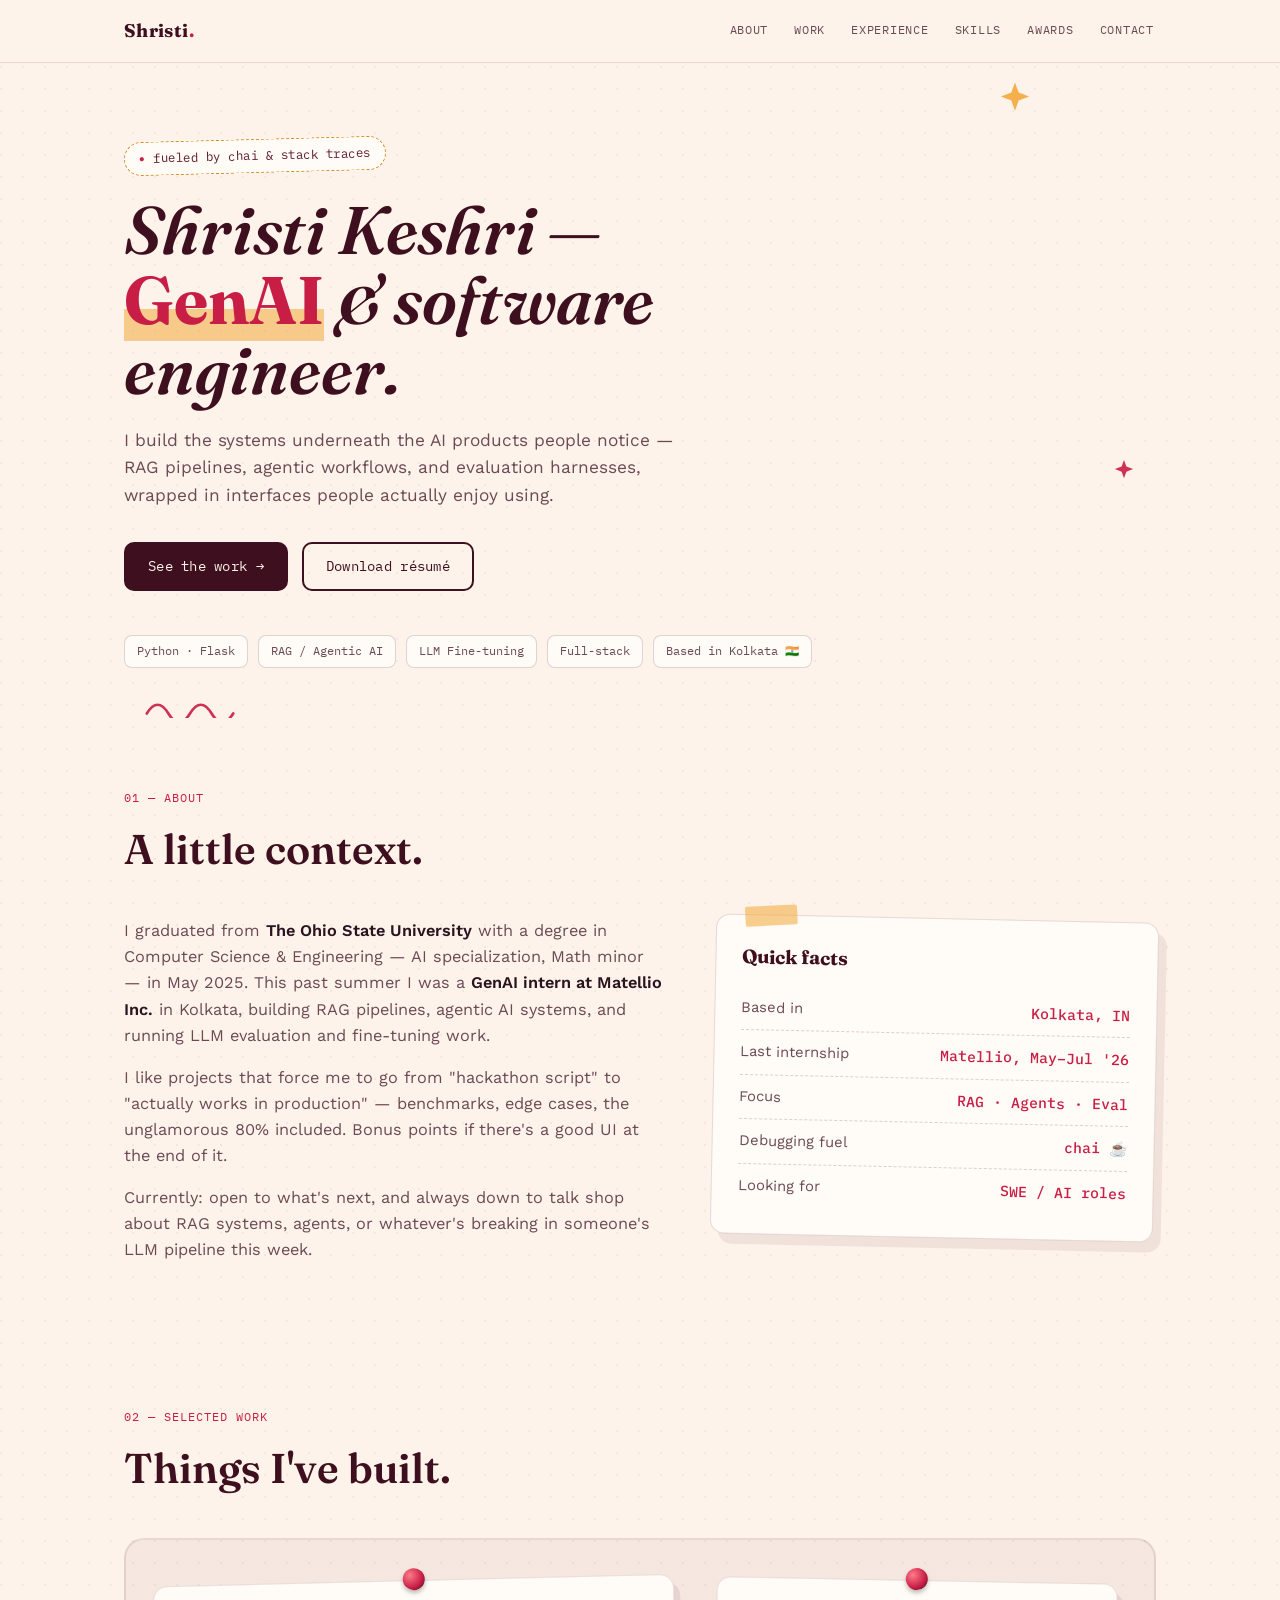
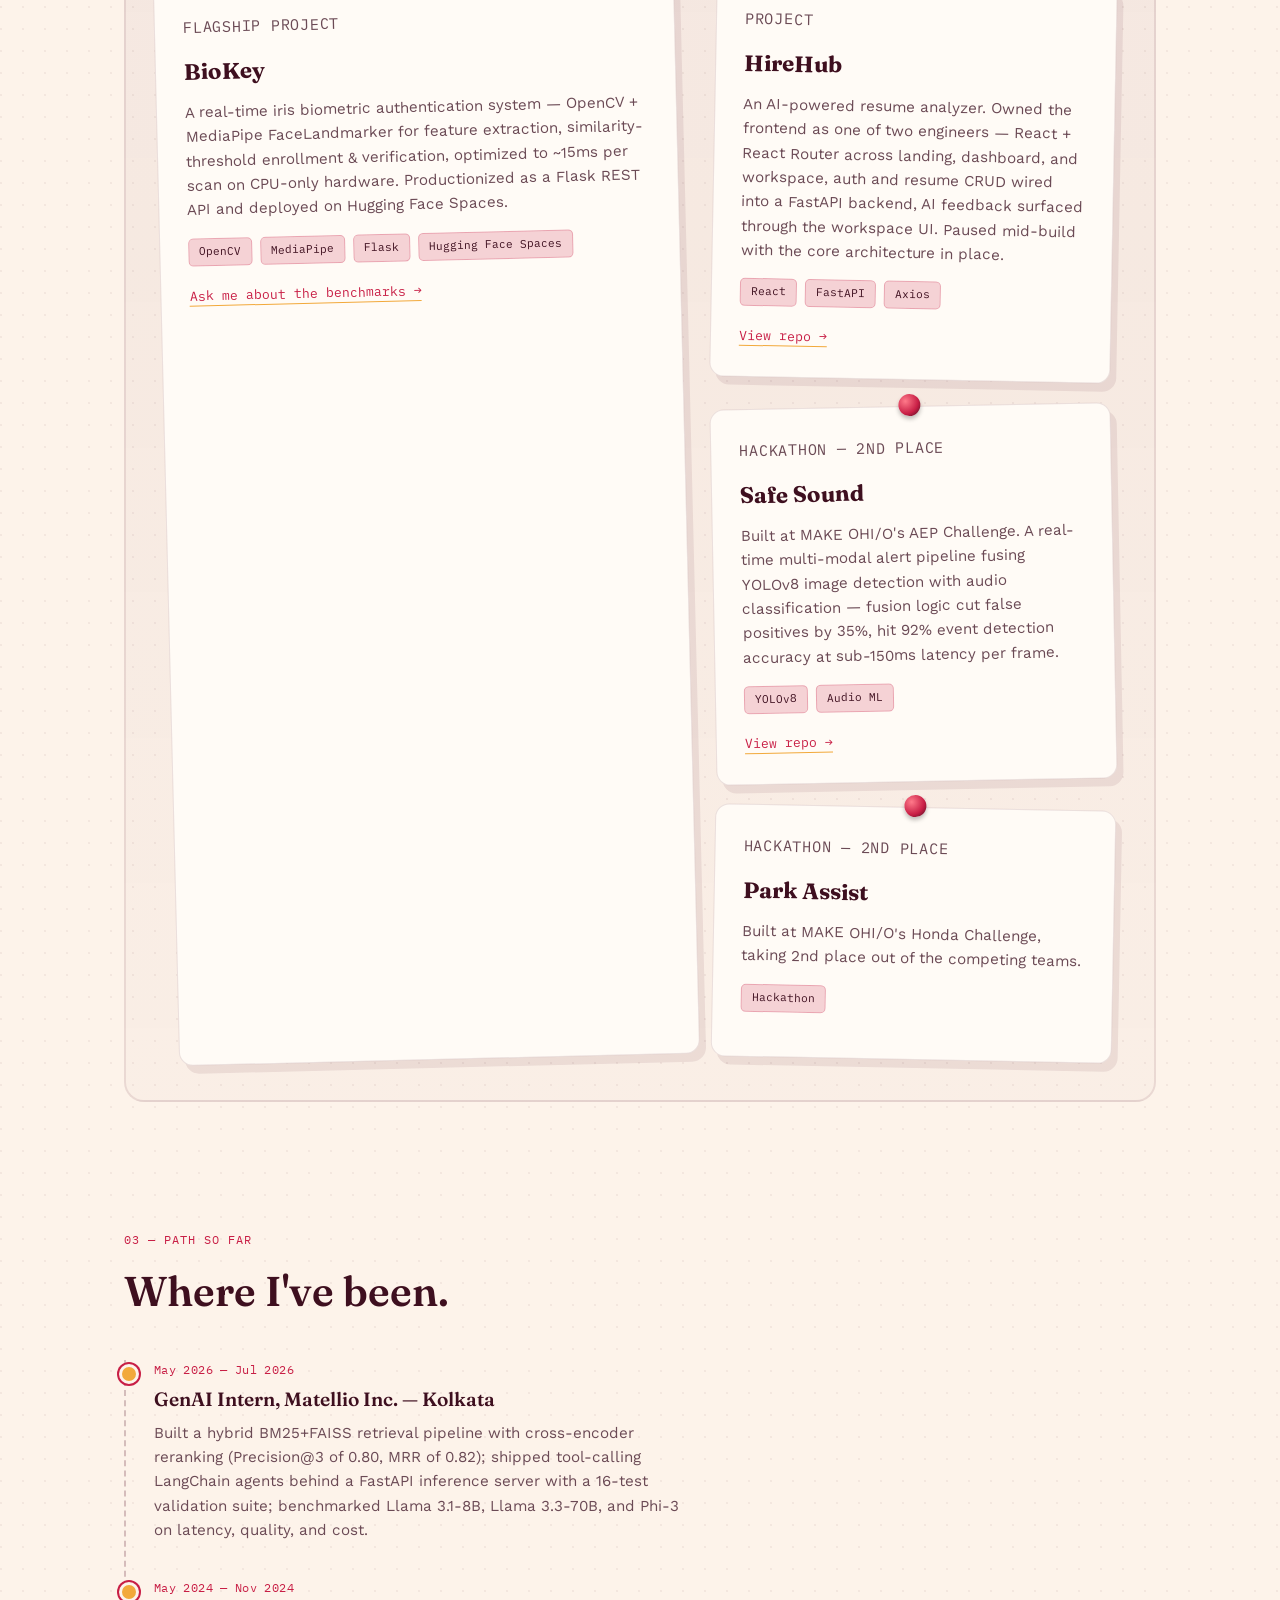
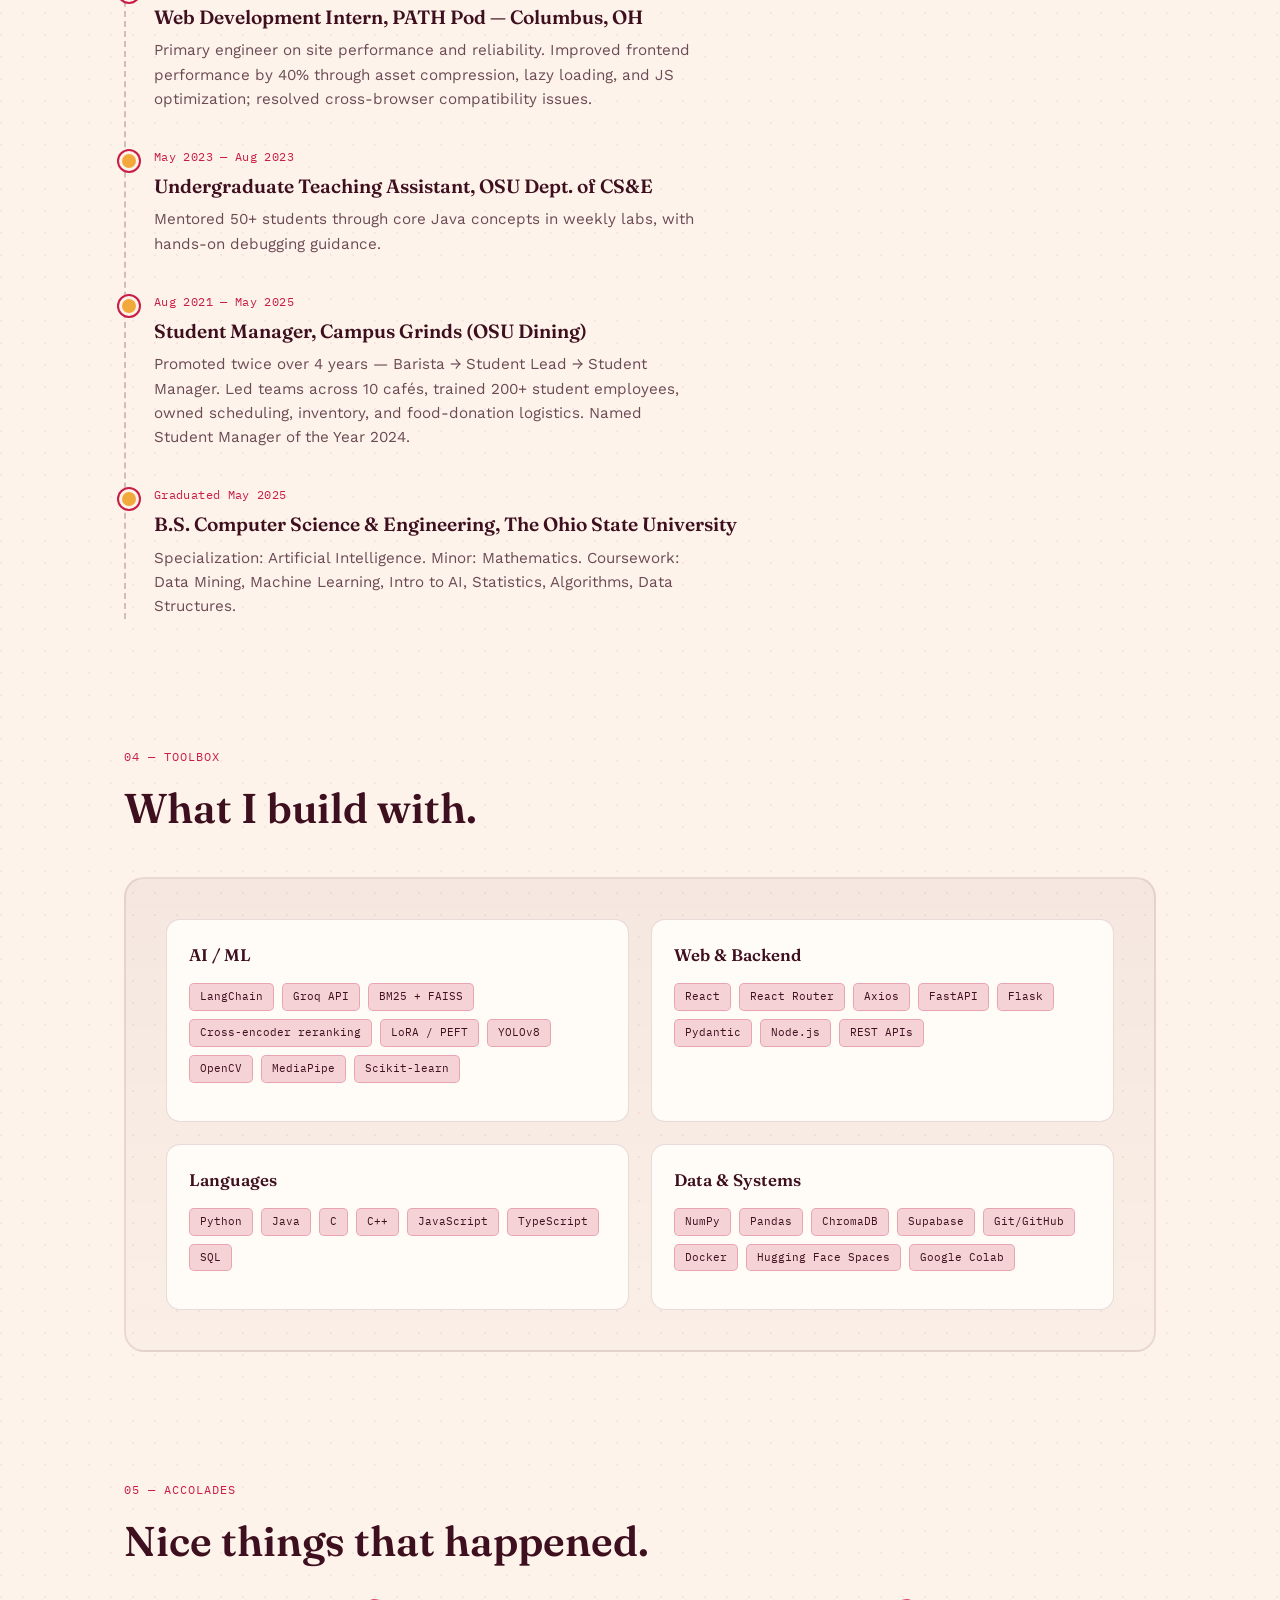
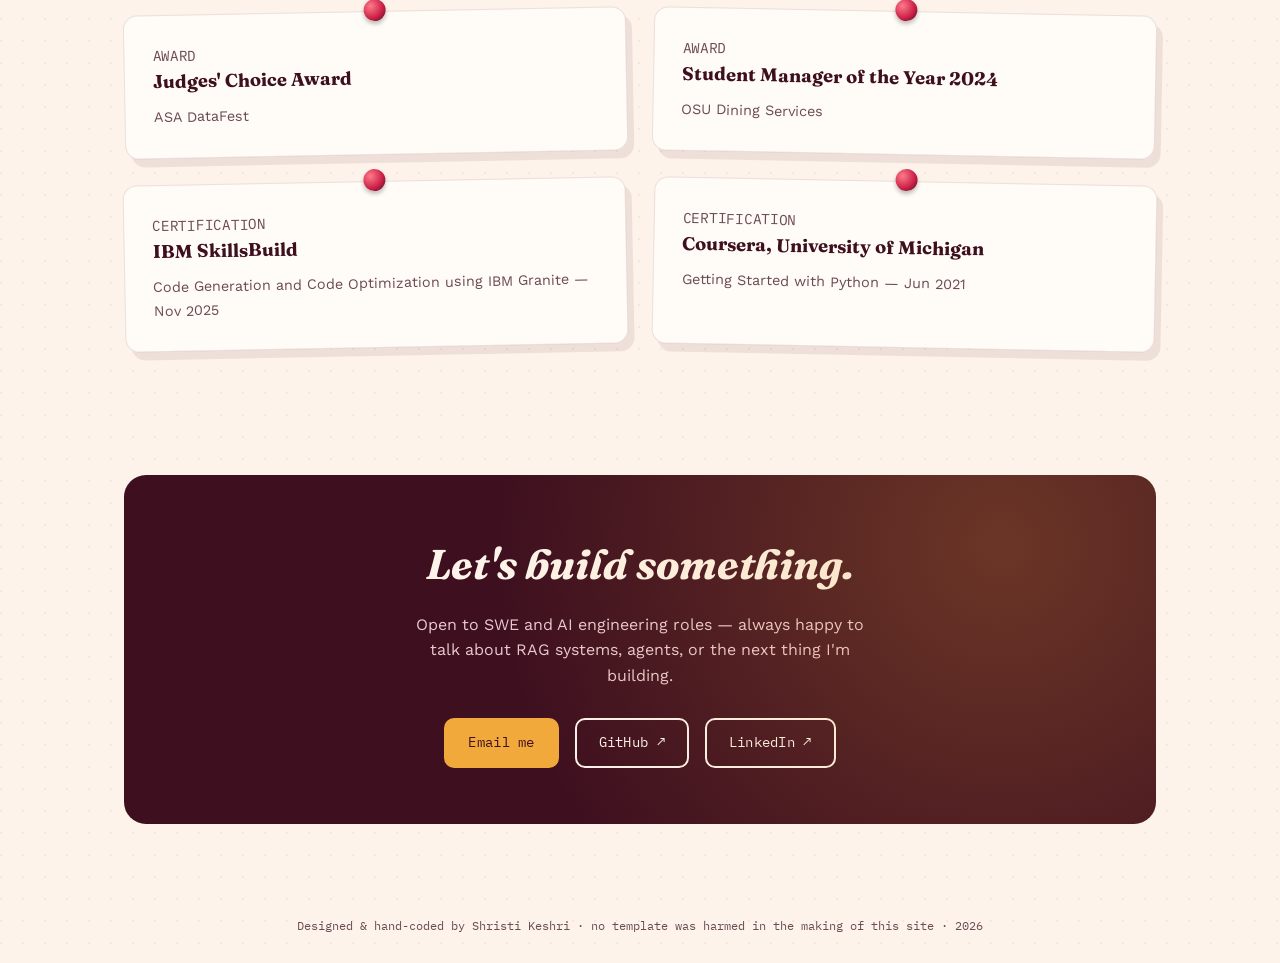
==== index.html @ 49ff30b3 "Set up base styles and home page" ====
<!DOCTYPE html>
<html lang="en">
<head>
<meta charset="UTF-8">
<meta name="viewport" content="width=device-width, initial-scale=1.0">
<title>Shristi Keshri — GenAI Engineer</title>
<meta name="description" content="Shristi Keshri — GenAI &amp; Software Engineer. RAG pipelines, agentic systems, and full-stack builds.">
<link rel="preconnect" href="https://fonts.googleapis.com">
<link rel="preconnect" href="https://fonts.gstatic.com" crossorigin>
<link href="https://fonts.googleapis.com/css2?family=Fraunces:ital,opsz,wght@0,9..144,400;0,9..144,600;0,9..144,700;1,9..144,500&family=Work+Sans:wght@400;500;600&family=IBM+Plex+Mono:wght@400;500&display=swap" rel="stylesheet">
<style>
  :root{
    --maroon: #5C1A2E;
    --maroon-deep: #3E0F1F;
    --cream: #FDF3EA;
    --cream-card: #FFFBF6;
    --cherry: #C81E45;
    --marigold: #F2A93B;
    --marigold-deep: #D98A1F;
    --ink: #2B1420;
    --ink-soft: #6B4A55;
    --tape: rgba(242,169,59,0.55);
    --tape-pink: rgba(200,30,69,0.18);
    --ring: #C81E45;
    --radius: 14px;
    --serif: 'Fraunces', Georgia, serif;
    --sans: 'Work Sans', -apple-system, sans-serif;
    --mono: 'IBM Plex Mono', 'Courier New', monospace;
  }

  *{box-sizing:border-box;}
  html{scroll-behavior:smooth;}
  @media (prefers-reduced-motion: reduce){
    html{scroll-behavior:auto;}
    *{animation-duration:0.001ms !important; animation-iteration-count:1 !important; transition-duration:0.001ms !important;}
  }

  body{
    margin:0;
    background:var(--cream);
    background-image:
      radial-gradient(circle at 1px 1px, rgba(92,26,46,0.06) 1px, transparent 0);
    background-size: 22px 22px;
    color:var(--ink);
    font-family:var(--sans);
    line-height:1.6;
    -webkit-font-smoothing:antialiased;
  }

  a{color:inherit;}
  :focus-visible{outline:3px solid var(--maroon); outline-offset:3px; border-radius:4px;}

  .wrap{max-width:1080px; margin:0 auto; padding:0 24px;}

  /* NAV */
  header.nav{
    position:sticky; top:0; z-index:50;
    background:rgba(253,243,234,0.9);
    backdrop-filter:blur(8px);
    border-bottom:1px solid rgba(92,26,46,0.12);
  }
  .nav-inner{
    max-width:1080px; margin:0 auto; padding:14px 24px;
    display:flex; align-items:center; justify-content:space-between;
    gap:16px;
  }
  .brand{
    font-family:var(--serif); font-weight:700; font-size:1.15rem;
    letter-spacing:0.02em; text-decoration:none; color:var(--maroon-deep);
  }
  .brand span{color:var(--cherry);}
  nav.links{display:flex; gap:22px; flex-wrap:wrap;}
  nav.links a{
    font-family:var(--mono); font-size:0.78rem; text-transform:uppercase;
    letter-spacing:0.06em; text-decoration:none; color:var(--ink-soft);
    padding:6px 2px; border-bottom:2px solid transparent; transition:border-color .2s, color .2s;
  }
  nav.links a:hover{color:var(--cherry); border-color:var(--marigold);}

  /* HERO */
  .hero{padding:76px 0 56px; position:relative; overflow:hidden;}
  .doodle{position:absolute; opacity:0.9; pointer-events:none;}
  .doodle.star1{top:18px; right:12%; width:34px; animation:spin-slow 9s linear infinite;}
  .doodle.squiggle{bottom:6px; left:2%; width:90px; animation:float-y 4s ease-in-out infinite;}
  .doodle.star2{top:60%; right:2%; width:22px; animation:float-y 3.2s ease-in-out infinite reverse;}
  @keyframes float-y{0%,100%{transform:translateY(0);}50%{transform:translateY(-8px);}}
  @keyframes spin-slow{from{transform:rotate(0deg);}to{transform:rotate(360deg);}}
  @keyframes wiggle{0%,100%{transform:rotate(0deg);}25%{transform:rotate(-4deg);}75%{transform:rotate(4deg);}}
  .hero-tag{
    display:inline-flex; align-items:center; gap:8px;
    font-family:var(--mono); font-size:0.78rem; letter-spacing:0.04em;
    background:var(--cream-card); border:1.5px dashed var(--marigold-deep);
    color:var(--maroon); padding:6px 14px; border-radius:999px;
    transform:rotate(-1.5deg); margin-bottom:22px;
  }
  .hero-tag::before{content:"●"; color:var(--cherry); font-size:0.6rem;}
  h1.hero-title{
    font-family:var(--serif); font-weight:600; font-style:italic;
    font-size:clamp(2.4rem, 6vw, 4.2rem); line-height:1.04; margin:0 0 22px;
    color:var(--maroon-deep); max-width:14ch;
  }
  h1.hero-title em{
    font-style:normal; font-weight:700; color:var(--cherry);
    background:linear-gradient(180deg, transparent 62%, var(--tape) 62%);
  }
  .hero-sub{
    font-size:1.08rem; max-width:52ch; color:var(--ink-soft); margin-bottom:32px;
  }
  .hero-cta{display:flex; gap:14px; flex-wrap:wrap; margin-bottom:44px;}
  .btn{
    font-family:var(--mono); font-size:0.85rem; letter-spacing:0.02em;
    padding:12px 22px; border-radius:10px; text-decoration:none;
    display:inline-flex; align-items:center; gap:8px; transition:transform .15s ease, box-shadow .15s ease;
    border:2px solid var(--maroon-deep);
  }
  .btn:hover{transform:translateY(-2px);}
  .btn-solid{background:var(--maroon-deep); color:var(--cream);}
  .btn-solid:hover{box-shadow:4px 4px 0 var(--marigold);}
  .btn-outline{background:transparent; color:var(--maroon-deep);}
  .btn-outline:hover{box-shadow:4px 4px 0 var(--cherry);}

  .hero-chips{display:flex; flex-wrap:wrap; gap:10px;}
  .chip{
    font-family:var(--mono); font-size:0.72rem; padding:6px 12px;
    background:var(--cream-card); border:1px solid rgba(92,26,46,0.18);
    border-radius:8px; color:var(--ink-soft); transition:transform .2s, color .2s, border-color .2s;
  }
  .chip:hover{color:var(--cherry); border-color:var(--marigold); animation:wiggle .35s ease;}

  /* section headers - eyebrow + title */
  .eyebrow{
    font-family:var(--mono); font-size:0.78rem; letter-spacing:0.08em;
    text-transform:uppercase; color:var(--cherry); margin:0 0 8px;
  }
  .section-title{
    font-family:var(--serif); font-weight:600; font-size:clamp(1.8rem,3.4vw,2.6rem);
    color:var(--maroon-deep); margin:0 0 36px;
  }
  section{padding:64px 0;}

  /* ABOUT */
  .about-grid{display:grid; grid-template-columns: 1.1fr 0.9fr; gap:48px; align-items:start;}
  @media (max-width:820px){ .about-grid{grid-template-columns:1fr;} }
  .about-text p{margin:0 0 16px; color:var(--ink-soft); font-size:1.02rem;}
  .about-text strong{color:var(--ink); font-weight:600;}

  .postcard{
    background:var(--cream-card);
    border:1.5px solid rgba(92,26,46,0.15);
    border-radius:var(--radius);
    padding:26px;
    transform:rotate(1.2deg);
    box-shadow:8px 10px 0 rgba(92,26,46,0.08);
    position:relative;
  }
  .postcard::before{
    content:"";
    position:absolute; top:-10px; left:28px; width:52px; height:20px;
    background:var(--tape); border-radius:2px; transform:rotate(-4deg);
  }
  .postcard h3{font-family:var(--serif); color:var(--maroon-deep); margin:0 0 14px; font-size:1.2rem;}
  .stat-row{display:flex; justify-content:space-between; padding:10px 0; border-bottom:1px dashed rgba(92,26,46,0.2); font-size:0.92rem;}
  .stat-row:last-child{border-bottom:none;}
  .stat-row span:first-child{color:var(--ink-soft);}
  .stat-row span:last-child{font-family:var(--mono); color:var(--cherry); font-weight:500;}

  /* PROJECTS - pinboard */
  .board{
    background:linear-gradient(180deg, rgba(92,26,46,0.05), rgba(92,26,46,0.02));
    border:2px solid rgba(92,26,46,0.1);
    border-radius:20px;
    padding:40px;
  }
  @media (max-width:600px){ .board{padding:24px 16px;} }
  .pin-grid{display:grid; grid-template-columns:1.3fr 1fr; gap:26px;}
  @media (max-width:820px){ .pin-grid{grid-template-columns:1fr;} }
  .pin-col{display:flex; flex-direction:column; gap:26px;}

  .card{
    background:var(--cream-card);
    border-radius:var(--radius);
    padding:28px;
    position:relative;
    border:1px solid rgba(92,26,46,0.12);
    box-shadow:6px 8px 0 rgba(92,26,46,0.09);
    transition:transform .25s ease, box-shadow .25s ease;
  }
  .card:hover{transform:rotate(0deg) translateY(-4px); box-shadow:8px 12px 0 rgba(200,30,69,0.18);}
  .card.flagship{transform:rotate(-1.4deg);}
  .card.flagship:hover{transform:translateY(-4px);}
  .card.tilt-r{transform:rotate(1.1deg);}
  .card.tilt-r:hover{transform:translateY(-4px);}
  .card.tilt-l{transform:rotate(-1.1deg);}
  .card.tilt-l:hover{transform:translateY(-4px);}

  .pin{
    position:absolute; top:-13px; left:50%; transform:translateX(-50%);
    width:22px; height:22px; border-radius:50%;
    background:radial-gradient(circle at 32% 32%, #ff7a8a, var(--cherry) 60%, var(--maroon-deep) 100%);
    box-shadow:0 3px 4px rgba(0,0,0,0.25); transform-origin:top center;
  }
  .card:hover .pin{animation:wiggle .4s ease;}
  .card-kicker{font-family:var(--mono); font-size:0.72rem; letter-spacing:0.05em; color:var(--marigold-deep); text-transform:uppercase; margin-bottom:6px;}
  .card h3{font-family:var(--serif); font-size:1.4rem; color:var(--maroon-deep); margin:0 0 10px;}
  .card p{color:var(--ink-soft); font-size:0.95rem; margin:0 0 16px;}
  .tags{display:flex; flex-wrap:wrap; gap:8px; margin-bottom:16px;}
  .tag{
    font-family:var(--mono); font-size:0.7rem; padding:4px 10px;
    background:var(--tape-pink); color:var(--maroon-deep); border-radius:5px;
    border:1px solid rgba(200,30,69,0.25);
  }
  .card-link{
    font-family:var(--mono); font-size:0.82rem; color:var(--cherry);
    text-decoration:none; border-bottom:1.5px solid var(--marigold);
    padding-bottom:1px;
  }
  .card-link:hover{color:var(--maroon-deep);}

  /* EXPERIENCE TIMELINE */
  .timeline{position:relative; padding-left:28px; border-left:2px dashed rgba(92,26,46,0.25);}
  .t-item{position:relative; padding-bottom:36px;}
  .t-item:last-child{padding-bottom:0;}
  .t-item::before{
    content:""; position:absolute; left:-35px; top:4px;
    width:14px; height:14px; border-radius:50%;
    background:var(--marigold); border:3px solid var(--cream);
    box-shadow:0 0 0 2px var(--cherry);
  }
  .t-when{font-family:var(--mono); font-size:0.76rem; color:var(--cherry); margin-bottom:4px; letter-spacing:0.03em;}
  .t-role{font-family:var(--serif); font-size:1.2rem; color:var(--maroon-deep); margin:0 0 6px; font-weight:600;}
  .t-desc{color:var(--ink-soft); font-size:0.95rem; max-width:60ch;}

  /* SKILLS */
  .skills-grid{display:grid; grid-template-columns:repeat(2, 1fr); gap:22px;}
  @media (max-width:700px){ .skills-grid{grid-template-columns:1fr;} }
  .skill-card{
    background:var(--cream-card); border:1px solid rgba(92,26,46,0.14);
    border-radius:var(--radius); padding:22px;
  }
  .skill-card h4{
    font-family:var(--serif); color:var(--maroon-deep); margin:0 0 14px;
    font-size:1.05rem; font-weight:600;
  }

  /* AWARDS */
  .awards-grid{grid-template-columns:repeat(2, 1fr); margin-top:6px;}
  @media (max-width:700px){ .awards-grid{grid-template-columns:1fr;} }
  .awards-grid .card p{margin:0; font-size:0.9rem;}
  .awards-grid .card h3{font-size:1.15rem;}

  /* CONTACT */
  .contact-card{
    background:var(--maroon-deep); color:var(--cream);
    border-radius:22px; padding:56px 40px; text-align:center;
    position:relative; overflow:hidden;
  }
  .contact-card::after{
    content:""; position:absolute; inset:0;
    background:radial-gradient(circle at 85% 20%, rgba(242,169,59,0.25), transparent 55%);
  }
  .contact-card h2{font-family:var(--serif); font-style:italic; font-size:clamp(1.8rem,4vw,2.6rem); margin:0 0 14px; position:relative;}
  .contact-card p{color:#E9C9CF; max-width:48ch; margin:0 auto 30px; position:relative;}
  .contact-actions{display:flex; gap:16px; justify-content:center; flex-wrap:wrap; position:relative;}
  .contact-card .btn-solid{background:var(--marigold); border-color:var(--marigold); color:var(--maroon-deep);}
  .contact-card .btn-solid:hover{box-shadow:4px 4px 0 var(--cherry);}
  .contact-card .btn-outline{border-color:var(--cream); color:var(--cream);}
  .contact-card .btn-outline:hover{box-shadow:4px 4px 0 var(--marigold);}

  footer.site-footer{
    text-align:center; padding:28px 24px; font-family:var(--mono);
    font-size:0.75rem; color:var(--ink-soft);
  }
</style>
</head>
<body>

<header class="nav">
  <div class="nav-inner">
    <a class="brand" href="#top">Shristi<span>.</span></a>
    <nav class="links">
      <a href="#about">About</a>
      <a href="#work">Work</a>
      <a href="#experience">Experience</a>
      <a href="#skills">Skills</a>
      <a href="#awards">Awards</a>
      <a href="#contact">Contact</a>
    </nav>
  </div>
</header>

<main>
  <div class="wrap">
    <section class="hero" id="top">
      <svg class="doodle star1" viewBox="0 0 24 24" fill="none" xmlns="http://www.w3.org/2000/svg"><path d="M12 1l2.6 7.2L22 11l-7.4 2.8L12 21l-2.6-7.2L2 11l7.4-2.8L12 1z" fill="#F2A93B"/></svg>
      <svg class="doodle squiggle" viewBox="0 0 100 20" fill="none" xmlns="http://www.w3.org/2000/svg"><path d="M2 15C10 2 18 2 26 15C34 28 42 28 50 15C58 2 66 2 74 15C82 28 90 28 98 15" stroke="#C81E45" stroke-width="3" stroke-linecap="round"/></svg>
      <svg class="doodle star2" viewBox="0 0 24 24" fill="none" xmlns="http://www.w3.org/2000/svg"><path d="M12 1l2.6 7.2L22 11l-7.4 2.8L12 21l-2.6-7.2L2 11l7.4-2.8L12 1z" fill="#C81E45"/></svg>
      <span class="hero-tag">fueled by chai &amp; stack traces</span>
      <h1 class="hero-title">Shristi Keshri —<br><em>GenAI</em> &amp; software engineer.</h1>
      <p class="hero-sub">I build the systems underneath the AI products people notice — RAG pipelines, agentic workflows, and evaluation harnesses, wrapped in interfaces people actually enjoy using.</p>
      <div class="hero-cta">
        <a class="btn btn-solid" href="#work">See the work →</a>
        <a class="btn btn-outline" href="ShristiKeshri_Resume.pdf" download>Download résumé</a>
      </div>
      <div class="hero-chips">
        <span class="chip">Python · Flask</span>
        <span class="chip">RAG / Agentic AI</span>
        <span class="chip">LLM Fine-tuning</span>
        <span class="chip">Full-stack</span>
        <span class="chip">Based in Kolkata 🇮🇳</span>
      </div>
    </section>

    <section id="about">
      <p class="eyebrow">01 — about</p>
      <h2 class="section-title">A little context.</h2>
      <div class="about-grid">
        <div class="about-text">
          <p>I graduated from <strong>The Ohio State University</strong> with a degree in Computer Science &amp; Engineering — AI specialization, Math minor — in May 2025. This past summer I was a <strong>GenAI intern at Matellio Inc.</strong> in Kolkata, building RAG pipelines, agentic AI systems, and running LLM evaluation and fine-tuning work.</p>
          <p>I like projects that force me to go from "hackathon script" to "actually works in production" — benchmarks, edge cases, the unglamorous 80% included. Bonus points if there's a good UI at the end of it.</p>
          <p>Currently: open to what's next, and always down to talk shop about RAG systems, agents, or whatever's breaking in someone's LLM pipeline this week.</p>
        </div>
        <div class="postcard">
          <h3>Quick facts</h3>
          <div class="stat-row"><span>Based in</span><span>Kolkata, IN</span></div>
          <div class="stat-row"><span>Last internship</span><span>Matellio, May–Jul '26</span></div>
          <div class="stat-row"><span>Focus</span><span>RAG · Agents · Eval</span></div>
          <div class="stat-row"><span>Debugging fuel</span><span>chai ☕</span></div>
          <div class="stat-row"><span>Looking for</span><span>SWE / AI roles</span></div>
        </div>
      </div>
    </section>

    <section id="work">
      <p class="eyebrow">02 — selected work</p>
      <h2 class="section-title">Things I've built.</h2>
      <div class="board">
        <div class="pin-grid">
          <div class="card flagship">
            <div class="pin"></div>
            <p class="card-kicker">Flagship project</p>
            <h3>BioKey</h3>
            <p>A real-time iris biometric authentication system — OpenCV + MediaPipe FaceLandmarker for feature extraction, similarity-threshold enrollment &amp; verification, optimized to ~15ms per scan on CPU-only hardware. Productionized as a Flask REST API and deployed on Hugging Face Spaces.</p>
            <div class="tags">
              <span class="tag">OpenCV</span>
              <span class="tag">MediaPipe</span>
              <span class="tag">Flask</span>
              <span class="tag">Hugging Face Spaces</span>
            </div>
            <a class="card-link" href="#contact">Ask me about the benchmarks →</a>
          </div>
          <div class="pin-col">
            <div class="card tilt-r">
              <div class="pin"></div>
              <p class="card-kicker">Project</p>
              <h3>HireHub</h3>
              <p>An AI-powered resume analyzer. Owned the frontend as one of two engineers — React + React Router across landing, dashboard, and workspace, auth and resume CRUD wired into a FastAPI backend, AI feedback surfaced through the workspace UI. Paused mid-build with the core architecture in place.</p>
              <div class="tags">
                <span class="tag">React</span>
                <span class="tag">FastAPI</span>
                <span class="tag">Axios</span>
              </div>
              <a class="card-link" href="#contact">View repo →</a>
            </div>
            <div class="card tilt-l">
              <div class="pin"></div>
              <p class="card-kicker">Hackathon — 2nd place</p>
              <h3>Safe Sound</h3>
              <p>Built at MAKE OHI/O's AEP Challenge. A real-time multi-modal alert pipeline fusing YOLOv8 image detection with audio classification — fusion logic cut false positives by 35%, hit 92% event detection accuracy at sub-150ms latency per frame.</p>
              <div class="tags">
                <span class="tag">YOLOv8</span>
                <span class="tag">Audio ML</span>
              </div>
              <a class="card-link" href="#contact">View repo →</a>
            </div>
            <div class="card tilt-r">
              <div class="pin"></div>
              <p class="card-kicker">Hackathon — 2nd place</p>
              <h3>Park Assist</h3>
              <p>Built at MAKE OHI/O's Honda Challenge, taking 2nd place out of the competing teams.</p>
              <div class="tags"><span class="tag">Hackathon</span></div>
            </div>
          </div>
        </div>
      </div>
    </section>

    <section id="experience">
      <p class="eyebrow">03 — path so far</p>
      <h2 class="section-title">Where I've been.</h2>
      <div class="timeline">
        <div class="t-item">
          <div class="t-when">May 2026 — Jul 2026</div>
          <div class="t-role">GenAI Intern, Matellio Inc. — Kolkata</div>
          <div class="t-desc">Built a hybrid BM25+FAISS retrieval pipeline with cross-encoder reranking (Precision@3 of 0.80, MRR of 0.82); shipped tool-calling LangChain agents behind a FastAPI inference server with a 16-test validation suite; benchmarked Llama 3.1-8B, Llama 3.3-70B, and Phi-3 on latency, quality, and cost.</div>
        </div>
        <div class="t-item">
          <div class="t-when">May 2024 — Nov 2024</div>
          <div class="t-role">Web Development Intern, PATH Pod — Columbus, OH</div>
          <div class="t-desc">Primary engineer on site performance and reliability. Improved frontend performance by 40% through asset compression, lazy loading, and JS optimization; resolved cross-browser compatibility issues.</div>
        </div>
        <div class="t-item">
          <div class="t-when">May 2023 — Aug 2023</div>
          <div class="t-role">Undergraduate Teaching Assistant, OSU Dept. of CS&amp;E</div>
          <div class="t-desc">Mentored 50+ students through core Java concepts in weekly labs, with hands-on debugging guidance.</div>
        </div>
        <div class="t-item">
          <div class="t-when">Aug 2021 — May 2025</div>
          <div class="t-role">Student Manager, Campus Grinds (OSU Dining)</div>
          <div class="t-desc">Promoted twice over 4 years — Barista → Student Lead → Student Manager. Led teams across 10 cafés, trained 200+ student employees, owned scheduling, inventory, and food-donation logistics. Named Student Manager of the Year 2024.</div>
        </div>
        <div class="t-item">
          <div class="t-when">Graduated May 2025</div>
          <div class="t-role">B.S. Computer Science &amp; Engineering, The Ohio State University</div>
          <div class="t-desc">Specialization: Artificial Intelligence. Minor: Mathematics. Coursework: Data Mining, Machine Learning, Intro to AI, Statistics, Algorithms, Data Structures.</div>
        </div>
      </div>
    </section>

    <section id="skills">
      <p class="eyebrow">04 — toolbox</p>
      <h2 class="section-title">What I build with.</h2>
      <div class="board">
        <div class="skills-grid">
          <div class="skill-card">
            <h4>AI / ML</h4>
            <div class="tags">
              <span class="tag">LangChain</span><span class="tag">Groq API</span><span class="tag">BM25 + FAISS</span>
              <span class="tag">Cross-encoder reranking</span><span class="tag">LoRA / PEFT</span><span class="tag">YOLOv8</span>
              <span class="tag">OpenCV</span><span class="tag">MediaPipe</span><span class="tag">Scikit-learn</span>
            </div>
          </div>
          <div class="skill-card">
            <h4>Web &amp; Backend</h4>
            <div class="tags">
              <span class="tag">React</span><span class="tag">React Router</span><span class="tag">Axios</span>
              <span class="tag">FastAPI</span><span class="tag">Flask</span><span class="tag">Pydantic</span><span class="tag">Node.js</span><span class="tag">REST APIs</span>
            </div>
          </div>
          <div class="skill-card">
            <h4>Languages</h4>
            <div class="tags">
              <span class="tag">Python</span><span class="tag">Java</span><span class="tag">C</span><span class="tag">C++</span>
              <span class="tag">JavaScript</span><span class="tag">TypeScript</span><span class="tag">SQL</span>
            </div>
          </div>
          <div class="skill-card">
            <h4>Data &amp; Systems</h4>
            <div class="tags">
              <span class="tag">NumPy</span><span class="tag">Pandas</span><span class="tag">ChromaDB</span><span class="tag">Supabase</span>
              <span class="tag">Git/GitHub</span><span class="tag">Docker</span><span class="tag">Hugging Face Spaces</span><span class="tag">Google Colab</span>
            </div>
          </div>
        </div>
      </div>
    </section>

    <section id="awards">
      <p class="eyebrow">05 — accolades</p>
      <h2 class="section-title">Nice things that happened.</h2>
      <div class="pin-grid awards-grid">
        <div class="card tilt-l">
          <div class="pin"></div>
          <p class="card-kicker">Award</p>
          <h3>Judges' Choice Award</h3>
          <p>ASA DataFest</p>
        </div>
        <div class="card tilt-r">
          <div class="pin"></div>
          <p class="card-kicker">Award</p>
          <h3>Student Manager of the Year 2024</h3>
          <p>OSU Dining Services</p>
        </div>
        <div class="card tilt-l">
          <div class="pin"></div>
          <p class="card-kicker">Certification</p>
          <h3>IBM SkillsBuild</h3>
          <p>Code Generation and Code Optimization using IBM Granite — Nov 2025</p>
        </div>
        <div class="card tilt-r">
          <div class="pin"></div>
          <p class="card-kicker">Certification</p>
          <h3>Coursera, University of Michigan</h3>
          <p>Getting Started with Python — Jun 2021</p>
        </div>
      </div>
    </section>

    <section id="contact">
      <div class="contact-card">
        <h2>Let's build something.</h2>
        <p>Open to SWE and AI engineering roles — always happy to talk about RAG systems, agents, or the next thing I'm building.</p>
        <div class="contact-actions">
          <a class="btn btn-solid" href="mailto:shristikeshri2110@gmail.com">Email me</a>
          <a class="btn btn-outline" href="https://github.com/skeshri23" target="_blank" rel="noopener">GitHub ↗</a>
          <a class="btn btn-outline" href="https://linkedin.com/in/shristikeshri2110" target="_blank" rel="noopener">LinkedIn ↗</a>
        </div>
      </div>
    </section>
  </div>
</main>

<footer class="site-footer">Designed &amp; hand-coded by Shristi Keshri · no template was harmed in the making of this site · 2026</footer>

</body>
</html>
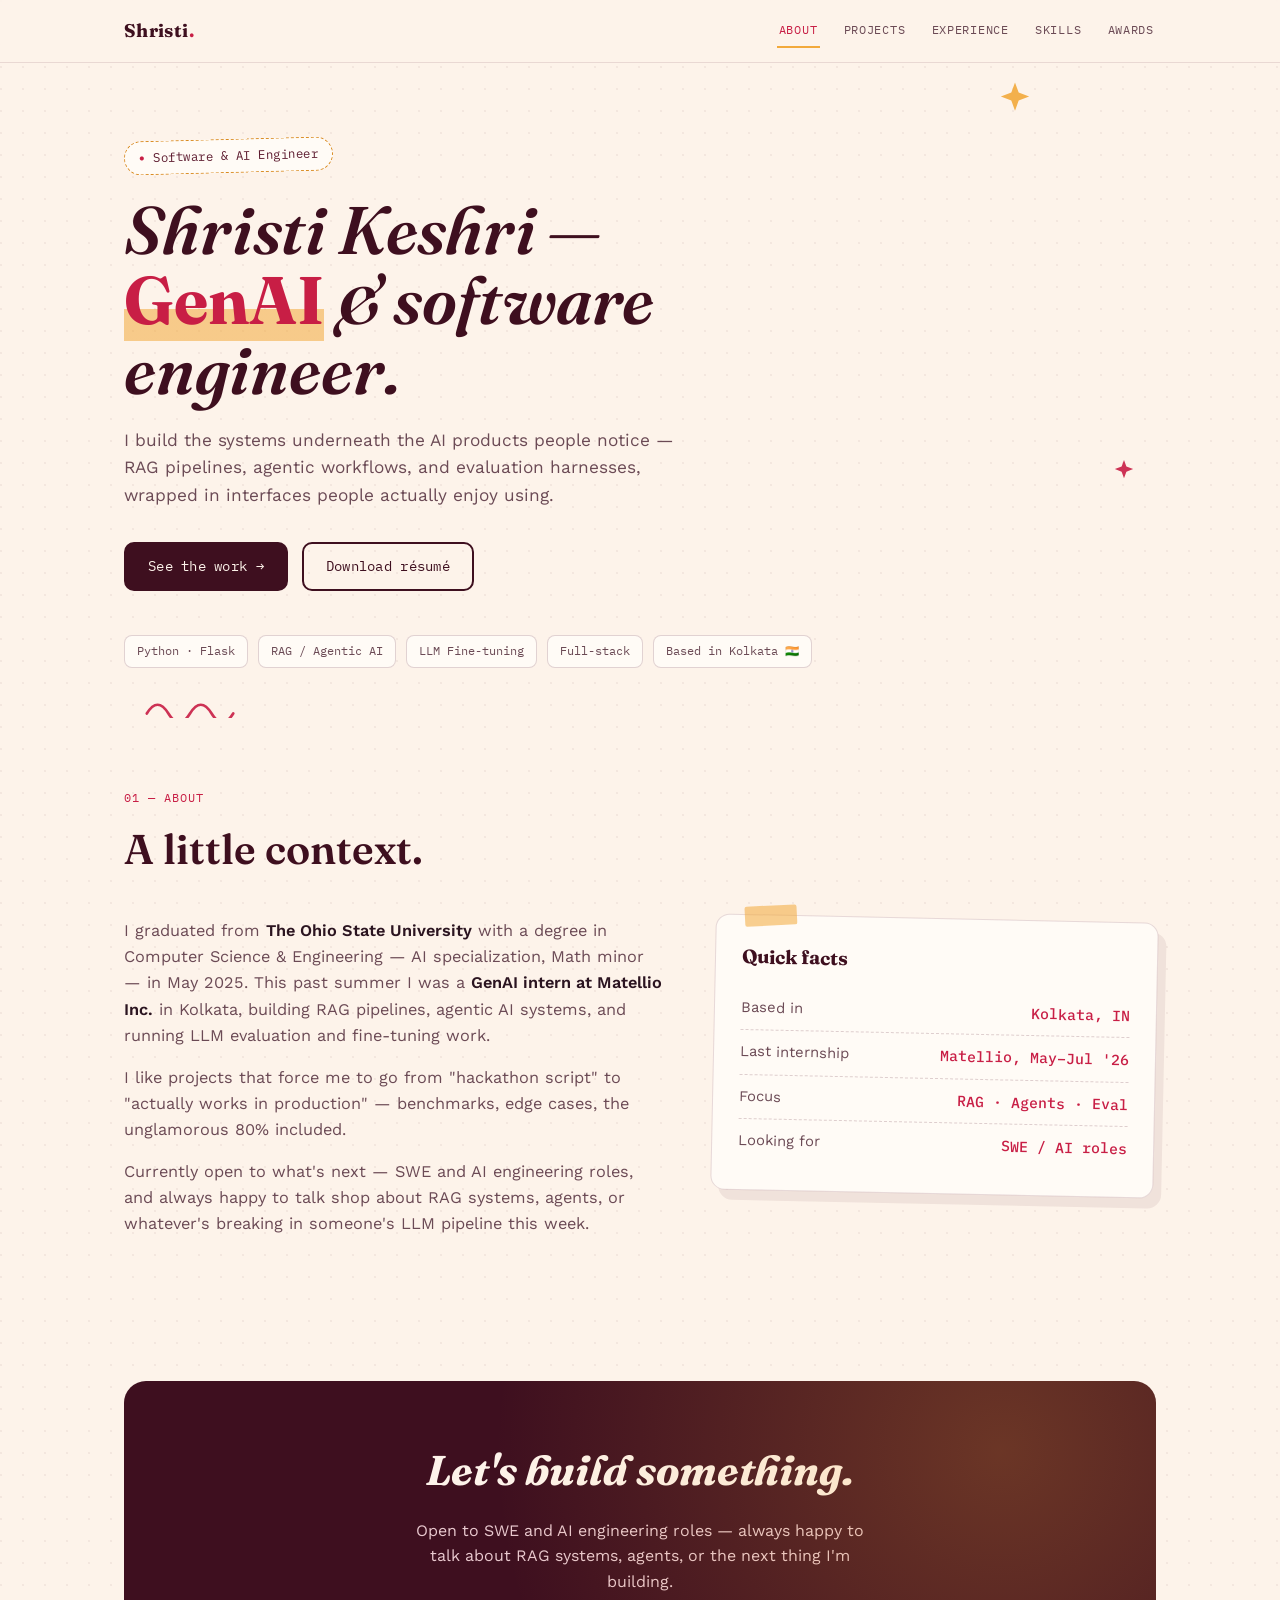
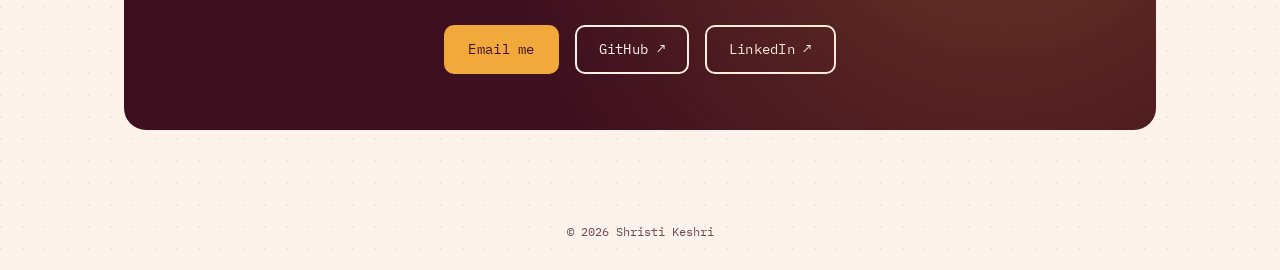
==== commit bfe912e0: "Updated the README and made some changes to index.html" ====
--- a/index.html
+++ b/index.html
@@ -8,298 +8,35 @@
 <link rel="preconnect" href="https://fonts.googleapis.com">
 <link rel="preconnect" href="https://fonts.gstatic.com" crossorigin>
 <link href="https://fonts.googleapis.com/css2?family=Fraunces:ital,opsz,wght@0,9..144,400;0,9..144,600;0,9..144,700;1,9..144,500&family=Work+Sans:wght@400;500;600&family=IBM+Plex+Mono:wght@400;500&display=swap" rel="stylesheet">
-<style>
-  :root{
-    --maroon: #5C1A2E;
-    --maroon-deep: #3E0F1F;
-    --cream: #FDF3EA;
-    --cream-card: #FFFBF6;
-    --cherry: #C81E45;
-    --marigold: #F2A93B;
-    --marigold-deep: #D98A1F;
-    --ink: #2B1420;
-    --ink-soft: #6B4A55;
-    --tape: rgba(242,169,59,0.55);
-    --tape-pink: rgba(200,30,69,0.18);
-    --ring: #C81E45;
-    --radius: 14px;
-    --serif: 'Fraunces', Georgia, serif;
-    --sans: 'Work Sans', -apple-system, sans-serif;
-    --mono: 'IBM Plex Mono', 'Courier New', monospace;
-  }
-
-  *{box-sizing:border-box;}
-  html{scroll-behavior:smooth;}
-  @media (prefers-reduced-motion: reduce){
-    html{scroll-behavior:auto;}
-    *{animation-duration:0.001ms !important; animation-iteration-count:1 !important; transition-duration:0.001ms !important;}
-  }
-
-  body{
-    margin:0;
-    background:var(--cream);
-    background-image:
-      radial-gradient(circle at 1px 1px, rgba(92,26,46,0.06) 1px, transparent 0);
-    background-size: 22px 22px;
-    color:var(--ink);
-    font-family:var(--sans);
-    line-height:1.6;
-    -webkit-font-smoothing:antialiased;
-  }
-
-  a{color:inherit;}
-  :focus-visible{outline:3px solid var(--maroon); outline-offset:3px; border-radius:4px;}
-
-  .wrap{max-width:1080px; margin:0 auto; padding:0 24px;}
-
-  /* NAV */
-  header.nav{
-    position:sticky; top:0; z-index:50;
-    background:rgba(253,243,234,0.9);
-    backdrop-filter:blur(8px);
-    border-bottom:1px solid rgba(92,26,46,0.12);
-  }
-  .nav-inner{
-    max-width:1080px; margin:0 auto; padding:14px 24px;
-    display:flex; align-items:center; justify-content:space-between;
-    gap:16px;
-  }
-  .brand{
-    font-family:var(--serif); font-weight:700; font-size:1.15rem;
-    letter-spacing:0.02em; text-decoration:none; color:var(--maroon-deep);
-  }
-  .brand span{color:var(--cherry);}
-  nav.links{display:flex; gap:22px; flex-wrap:wrap;}
-  nav.links a{
-    font-family:var(--mono); font-size:0.78rem; text-transform:uppercase;
-    letter-spacing:0.06em; text-decoration:none; color:var(--ink-soft);
-    padding:6px 2px; border-bottom:2px solid transparent; transition:border-color .2s, color .2s;
-  }
-  nav.links a:hover{color:var(--cherry); border-color:var(--marigold);}
-
-  /* HERO */
-  .hero{padding:76px 0 56px; position:relative; overflow:hidden;}
-  .doodle{position:absolute; opacity:0.9; pointer-events:none;}
-  .doodle.star1{top:18px; right:12%; width:34px; animation:spin-slow 9s linear infinite;}
-  .doodle.squiggle{bottom:6px; left:2%; width:90px; animation:float-y 4s ease-in-out infinite;}
-  .doodle.star2{top:60%; right:2%; width:22px; animation:float-y 3.2s ease-in-out infinite reverse;}
-  @keyframes float-y{0%,100%{transform:translateY(0);}50%{transform:translateY(-8px);}}
-  @keyframes spin-slow{from{transform:rotate(0deg);}to{transform:rotate(360deg);}}
-  @keyframes wiggle{0%,100%{transform:rotate(0deg);}25%{transform:rotate(-4deg);}75%{transform:rotate(4deg);}}
-  .hero-tag{
-    display:inline-flex; align-items:center; gap:8px;
-    font-family:var(--mono); font-size:0.78rem; letter-spacing:0.04em;
-    background:var(--cream-card); border:1.5px dashed var(--marigold-deep);
-    color:var(--maroon); padding:6px 14px; border-radius:999px;
-    transform:rotate(-1.5deg); margin-bottom:22px;
-  }
-  .hero-tag::before{content:"●"; color:var(--cherry); font-size:0.6rem;}
-  h1.hero-title{
-    font-family:var(--serif); font-weight:600; font-style:italic;
-    font-size:clamp(2.4rem, 6vw, 4.2rem); line-height:1.04; margin:0 0 22px;
-    color:var(--maroon-deep); max-width:14ch;
-  }
-  h1.hero-title em{
-    font-style:normal; font-weight:700; color:var(--cherry);
-    background:linear-gradient(180deg, transparent 62%, var(--tape) 62%);
-  }
-  .hero-sub{
-    font-size:1.08rem; max-width:52ch; color:var(--ink-soft); margin-bottom:32px;
-  }
-  .hero-cta{display:flex; gap:14px; flex-wrap:wrap; margin-bottom:44px;}
-  .btn{
-    font-family:var(--mono); font-size:0.85rem; letter-spacing:0.02em;
-    padding:12px 22px; border-radius:10px; text-decoration:none;
-    display:inline-flex; align-items:center; gap:8px; transition:transform .15s ease, box-shadow .15s ease;
-    border:2px solid var(--maroon-deep);
-  }
-  .btn:hover{transform:translateY(-2px);}
-  .btn-solid{background:var(--maroon-deep); color:var(--cream);}
-  .btn-solid:hover{box-shadow:4px 4px 0 var(--marigold);}
-  .btn-outline{background:transparent; color:var(--maroon-deep);}
-  .btn-outline:hover{box-shadow:4px 4px 0 var(--cherry);}
-
-  .hero-chips{display:flex; flex-wrap:wrap; gap:10px;}
-  .chip{
-    font-family:var(--mono); font-size:0.72rem; padding:6px 12px;
-    background:var(--cream-card); border:1px solid rgba(92,26,46,0.18);
-    border-radius:8px; color:var(--ink-soft); transition:transform .2s, color .2s, border-color .2s;
-  }
-  .chip:hover{color:var(--cherry); border-color:var(--marigold); animation:wiggle .35s ease;}
-
-  /* section headers - eyebrow + title */
-  .eyebrow{
-    font-family:var(--mono); font-size:0.78rem; letter-spacing:0.08em;
-    text-transform:uppercase; color:var(--cherry); margin:0 0 8px;
-  }
-  .section-title{
-    font-family:var(--serif); font-weight:600; font-size:clamp(1.8rem,3.4vw,2.6rem);
-    color:var(--maroon-deep); margin:0 0 36px;
-  }
-  section{padding:64px 0;}
-
-  /* ABOUT */
-  .about-grid{display:grid; grid-template-columns: 1.1fr 0.9fr; gap:48px; align-items:start;}
-  @media (max-width:820px){ .about-grid{grid-template-columns:1fr;} }
-  .about-text p{margin:0 0 16px; color:var(--ink-soft); font-size:1.02rem;}
-  .about-text strong{color:var(--ink); font-weight:600;}
-
-  .postcard{
-    background:var(--cream-card);
-    border:1.5px solid rgba(92,26,46,0.15);
-    border-radius:var(--radius);
-    padding:26px;
-    transform:rotate(1.2deg);
-    box-shadow:8px 10px 0 rgba(92,26,46,0.08);
-    position:relative;
-  }
-  .postcard::before{
-    content:"";
-    position:absolute; top:-10px; left:28px; width:52px; height:20px;
-    background:var(--tape); border-radius:2px; transform:rotate(-4deg);
-  }
-  .postcard h3{font-family:var(--serif); color:var(--maroon-deep); margin:0 0 14px; font-size:1.2rem;}
-  .stat-row{display:flex; justify-content:space-between; padding:10px 0; border-bottom:1px dashed rgba(92,26,46,0.2); font-size:0.92rem;}
-  .stat-row:last-child{border-bottom:none;}
-  .stat-row span:first-child{color:var(--ink-soft);}
-  .stat-row span:last-child{font-family:var(--mono); color:var(--cherry); font-weight:500;}
-
-  /* PROJECTS - pinboard */
-  .board{
-    background:linear-gradient(180deg, rgba(92,26,46,0.05), rgba(92,26,46,0.02));
-    border:2px solid rgba(92,26,46,0.1);
-    border-radius:20px;
-    padding:40px;
-  }
-  @media (max-width:600px){ .board{padding:24px 16px;} }
-  .pin-grid{display:grid; grid-template-columns:1.3fr 1fr; gap:26px;}
-  @media (max-width:820px){ .pin-grid{grid-template-columns:1fr;} }
-  .pin-col{display:flex; flex-direction:column; gap:26px;}
-
-  .card{
-    background:var(--cream-card);
-    border-radius:var(--radius);
-    padding:28px;
-    position:relative;
-    border:1px solid rgba(92,26,46,0.12);
-    box-shadow:6px 8px 0 rgba(92,26,46,0.09);
-    transition:transform .25s ease, box-shadow .25s ease;
-  }
-  .card:hover{transform:rotate(0deg) translateY(-4px); box-shadow:8px 12px 0 rgba(200,30,69,0.18);}
-  .card.flagship{transform:rotate(-1.4deg);}
-  .card.flagship:hover{transform:translateY(-4px);}
-  .card.tilt-r{transform:rotate(1.1deg);}
-  .card.tilt-r:hover{transform:translateY(-4px);}
-  .card.tilt-l{transform:rotate(-1.1deg);}
-  .card.tilt-l:hover{transform:translateY(-4px);}
-
-  .pin{
-    position:absolute; top:-13px; left:50%; transform:translateX(-50%);
-    width:22px; height:22px; border-radius:50%;
-    background:radial-gradient(circle at 32% 32%, #ff7a8a, var(--cherry) 60%, var(--maroon-deep) 100%);
-    box-shadow:0 3px 4px rgba(0,0,0,0.25); transform-origin:top center;
-  }
-  .card:hover .pin{animation:wiggle .4s ease;}
-  .card-kicker{font-family:var(--mono); font-size:0.72rem; letter-spacing:0.05em; color:var(--marigold-deep); text-transform:uppercase; margin-bottom:6px;}
-  .card h3{font-family:var(--serif); font-size:1.4rem; color:var(--maroon-deep); margin:0 0 10px;}
-  .card p{color:var(--ink-soft); font-size:0.95rem; margin:0 0 16px;}
-  .tags{display:flex; flex-wrap:wrap; gap:8px; margin-bottom:16px;}
-  .tag{
-    font-family:var(--mono); font-size:0.7rem; padding:4px 10px;
-    background:var(--tape-pink); color:var(--maroon-deep); border-radius:5px;
-    border:1px solid rgba(200,30,69,0.25);
-  }
-  .card-link{
-    font-family:var(--mono); font-size:0.82rem; color:var(--cherry);
-    text-decoration:none; border-bottom:1.5px solid var(--marigold);
-    padding-bottom:1px;
-  }
-  .card-link:hover{color:var(--maroon-deep);}
-
-  /* EXPERIENCE TIMELINE */
-  .timeline{position:relative; padding-left:28px; border-left:2px dashed rgba(92,26,46,0.25);}
-  .t-item{position:relative; padding-bottom:36px;}
-  .t-item:last-child{padding-bottom:0;}
-  .t-item::before{
-    content:""; position:absolute; left:-35px; top:4px;
-    width:14px; height:14px; border-radius:50%;
-    background:var(--marigold); border:3px solid var(--cream);
-    box-shadow:0 0 0 2px var(--cherry);
-  }
-  .t-when{font-family:var(--mono); font-size:0.76rem; color:var(--cherry); margin-bottom:4px; letter-spacing:0.03em;}
-  .t-role{font-family:var(--serif); font-size:1.2rem; color:var(--maroon-deep); margin:0 0 6px; font-weight:600;}
-  .t-desc{color:var(--ink-soft); font-size:0.95rem; max-width:60ch;}
-
-  /* SKILLS */
-  .skills-grid{display:grid; grid-template-columns:repeat(2, 1fr); gap:22px;}
-  @media (max-width:700px){ .skills-grid{grid-template-columns:1fr;} }
-  .skill-card{
-    background:var(--cream-card); border:1px solid rgba(92,26,46,0.14);
-    border-radius:var(--radius); padding:22px;
-  }
-  .skill-card h4{
-    font-family:var(--serif); color:var(--maroon-deep); margin:0 0 14px;
-    font-size:1.05rem; font-weight:600;
-  }
-
-  /* AWARDS */
-  .awards-grid{grid-template-columns:repeat(2, 1fr); margin-top:6px;}
-  @media (max-width:700px){ .awards-grid{grid-template-columns:1fr;} }
-  .awards-grid .card p{margin:0; font-size:0.9rem;}
-  .awards-grid .card h3{font-size:1.15rem;}
-
-  /* CONTACT */
-  .contact-card{
-    background:var(--maroon-deep); color:var(--cream);
-    border-radius:22px; padding:56px 40px; text-align:center;
-    position:relative; overflow:hidden;
-  }
-  .contact-card::after{
-    content:""; position:absolute; inset:0;
-    background:radial-gradient(circle at 85% 20%, rgba(242,169,59,0.25), transparent 55%);
-  }
-  .contact-card h2{font-family:var(--serif); font-style:italic; font-size:clamp(1.8rem,4vw,2.6rem); margin:0 0 14px; position:relative;}
-  .contact-card p{color:#E9C9CF; max-width:48ch; margin:0 auto 30px; position:relative;}
-  .contact-actions{display:flex; gap:16px; justify-content:center; flex-wrap:wrap; position:relative;}
-  .contact-card .btn-solid{background:var(--marigold); border-color:var(--marigold); color:var(--maroon-deep);}
-  .contact-card .btn-solid:hover{box-shadow:4px 4px 0 var(--cherry);}
-  .contact-card .btn-outline{border-color:var(--cream); color:var(--cream);}
-  .contact-card .btn-outline:hover{box-shadow:4px 4px 0 var(--marigold);}
-
-  footer.site-footer{
-    text-align:center; padding:28px 24px; font-family:var(--mono);
-    font-size:0.75rem; color:var(--ink-soft);
-  }
-</style>
+<link rel="stylesheet" href="style.css">
 </head>
 <body>
 
 <header class="nav">
   <div class="nav-inner">
-    <a class="brand" href="#top">Shristi<span>.</span></a>
+    <a class="brand" href="index.html">Shristi<span>.</span></a>
     <nav class="links">
-      <a href="#about">About</a>
-      <a href="#work">Work</a>
-      <a href="#experience">Experience</a>
-      <a href="#skills">Skills</a>
-      <a href="#awards">Awards</a>
-      <a href="#contact">Contact</a>
+      <a href="index.html" class="active">About</a>
+      <a href="projects.html">Projects</a>
+      <a href="experience.html">Experience</a>
+      <a href="skills.html">Skills</a>
+      <a href="awards.html">Awards</a>
     </nav>
   </div>
 </header>
 
 <main>
   <div class="wrap">
-    <section class="hero" id="top">
+    <section class="hero">
       <svg class="doodle star1" viewBox="0 0 24 24" fill="none" xmlns="http://www.w3.org/2000/svg"><path d="M12 1l2.6 7.2L22 11l-7.4 2.8L12 21l-2.6-7.2L2 11l7.4-2.8L12 1z" fill="#F2A93B"/></svg>
       <svg class="doodle squiggle" viewBox="0 0 100 20" fill="none" xmlns="http://www.w3.org/2000/svg"><path d="M2 15C10 2 18 2 26 15C34 28 42 28 50 15C58 2 66 2 74 15C82 28 90 28 98 15" stroke="#C81E45" stroke-width="3" stroke-linecap="round"/></svg>
       <svg class="doodle star2" viewBox="0 0 24 24" fill="none" xmlns="http://www.w3.org/2000/svg"><path d="M12 1l2.6 7.2L22 11l-7.4 2.8L12 21l-2.6-7.2L2 11l7.4-2.8L12 1z" fill="#C81E45"/></svg>
-      <span class="hero-tag">fueled by chai &amp; stack traces</span>
+      <span class="hero-tag">Software &amp; AI Engineer</span>
       <h1 class="hero-title">Shristi Keshri —<br><em>GenAI</em> &amp; software engineer.</h1>
       <p class="hero-sub">I build the systems underneath the AI products people notice — RAG pipelines, agentic workflows, and evaluation harnesses, wrapped in interfaces people actually enjoy using.</p>
       <div class="hero-cta">
-        <a class="btn btn-solid" href="#work">See the work →</a>
-        <a class="btn btn-outline" href="ShristiKeshri_Resume.pdf" download>Download résumé</a>
+        <a class="btn btn-solid" href="projects.html">See the work →</a>
+        <a class="btn btn-outline" href="assets/ShristiKeshri_Resume.pdf" download>Download résumé</a>
       </div>
       <div class="hero-chips">
         <span class="chip">Python · Flask</span>
@@ -316,171 +53,15 @@
       <div class="about-grid">
         <div class="about-text">
           <p>I graduated from <strong>The Ohio State University</strong> with a degree in Computer Science &amp; Engineering — AI specialization, Math minor — in May 2025. This past summer I was a <strong>GenAI intern at Matellio Inc.</strong> in Kolkata, building RAG pipelines, agentic AI systems, and running LLM evaluation and fine-tuning work.</p>
-          <p>I like projects that force me to go from "hackathon script" to "actually works in production" — benchmarks, edge cases, the unglamorous 80% included. Bonus points if there's a good UI at the end of it.</p>
-          <p>Currently: open to what's next, and always down to talk shop about RAG systems, agents, or whatever's breaking in someone's LLM pipeline this week.</p>
+          <p>I like projects that force me to go from "hackathon script" to "actually works in production" — benchmarks, edge cases, the unglamorous 80% included.</p>
+          <p>Currently open to what's next — SWE and AI engineering roles, and always happy to talk shop about RAG systems, agents, or whatever's breaking in someone's LLM pipeline this week.</p>
         </div>
         <div class="postcard">
           <h3>Quick facts</h3>
           <div class="stat-row"><span>Based in</span><span>Kolkata, IN</span></div>
           <div class="stat-row"><span>Last internship</span><span>Matellio, May–Jul '26</span></div>
           <div class="stat-row"><span>Focus</span><span>RAG · Agents · Eval</span></div>
-          <div class="stat-row"><span>Debugging fuel</span><span>chai ☕</span></div>
           <div class="stat-row"><span>Looking for</span><span>SWE / AI roles</span></div>
-        </div>
-      </div>
-    </section>
-
-    <section id="work">
-      <p class="eyebrow">02 — selected work</p>
-      <h2 class="section-title">Things I've built.</h2>
-      <div class="board">
-        <div class="pin-grid">
-          <div class="card flagship">
-            <div class="pin"></div>
-            <p class="card-kicker">Flagship project</p>
-            <h3>BioKey</h3>
-            <p>A real-time iris biometric authentication system — OpenCV + MediaPipe FaceLandmarker for feature extraction, similarity-threshold enrollment &amp; verification, optimized to ~15ms per scan on CPU-only hardware. Productionized as a Flask REST API and deployed on Hugging Face Spaces.</p>
-            <div class="tags">
-              <span class="tag">OpenCV</span>
-              <span class="tag">MediaPipe</span>
-              <span class="tag">Flask</span>
-              <span class="tag">Hugging Face Spaces</span>
-            </div>
-            <a class="card-link" href="#contact">Ask me about the benchmarks →</a>
-          </div>
-          <div class="pin-col">
-            <div class="card tilt-r">
-              <div class="pin"></div>
-              <p class="card-kicker">Project</p>
-              <h3>HireHub</h3>
-              <p>An AI-powered resume analyzer. Owned the frontend as one of two engineers — React + React Router across landing, dashboard, and workspace, auth and resume CRUD wired into a FastAPI backend, AI feedback surfaced through the workspace UI. Paused mid-build with the core architecture in place.</p>
-              <div class="tags">
-                <span class="tag">React</span>
-                <span class="tag">FastAPI</span>
-                <span class="tag">Axios</span>
-              </div>
-              <a class="card-link" href="#contact">View repo →</a>
-            </div>
-            <div class="card tilt-l">
-              <div class="pin"></div>
-              <p class="card-kicker">Hackathon — 2nd place</p>
-              <h3>Safe Sound</h3>
-              <p>Built at MAKE OHI/O's AEP Challenge. A real-time multi-modal alert pipeline fusing YOLOv8 image detection with audio classification — fusion logic cut false positives by 35%, hit 92% event detection accuracy at sub-150ms latency per frame.</p>
-              <div class="tags">
-                <span class="tag">YOLOv8</span>
-                <span class="tag">Audio ML</span>
-              </div>
-              <a class="card-link" href="#contact">View repo →</a>
-            </div>
-            <div class="card tilt-r">
-              <div class="pin"></div>
-              <p class="card-kicker">Hackathon — 2nd place</p>
-              <h3>Park Assist</h3>
-              <p>Built at MAKE OHI/O's Honda Challenge, taking 2nd place out of the competing teams.</p>
-              <div class="tags"><span class="tag">Hackathon</span></div>
-            </div>
-          </div>
-        </div>
-      </div>
-    </section>
-
-    <section id="experience">
-      <p class="eyebrow">03 — path so far</p>
-      <h2 class="section-title">Where I've been.</h2>
-      <div class="timeline">
-        <div class="t-item">
-          <div class="t-when">May 2026 — Jul 2026</div>
-          <div class="t-role">GenAI Intern, Matellio Inc. — Kolkata</div>
-          <div class="t-desc">Built a hybrid BM25+FAISS retrieval pipeline with cross-encoder reranking (Precision@3 of 0.80, MRR of 0.82); shipped tool-calling LangChain agents behind a FastAPI inference server with a 16-test validation suite; benchmarked Llama 3.1-8B, Llama 3.3-70B, and Phi-3 on latency, quality, and cost.</div>
-        </div>
-        <div class="t-item">
-          <div class="t-when">May 2024 — Nov 2024</div>
-          <div class="t-role">Web Development Intern, PATH Pod — Columbus, OH</div>
-          <div class="t-desc">Primary engineer on site performance and reliability. Improved frontend performance by 40% through asset compression, lazy loading, and JS optimization; resolved cross-browser compatibility issues.</div>
-        </div>
-        <div class="t-item">
-          <div class="t-when">May 2023 — Aug 2023</div>
-          <div class="t-role">Undergraduate Teaching Assistant, OSU Dept. of CS&amp;E</div>
-          <div class="t-desc">Mentored 50+ students through core Java concepts in weekly labs, with hands-on debugging guidance.</div>
-        </div>
-        <div class="t-item">
-          <div class="t-when">Aug 2021 — May 2025</div>
-          <div class="t-role">Student Manager, Campus Grinds (OSU Dining)</div>
-          <div class="t-desc">Promoted twice over 4 years — Barista → Student Lead → Student Manager. Led teams across 10 cafés, trained 200+ student employees, owned scheduling, inventory, and food-donation logistics. Named Student Manager of the Year 2024.</div>
-        </div>
-        <div class="t-item">
-          <div class="t-when">Graduated May 2025</div>
-          <div class="t-role">B.S. Computer Science &amp; Engineering, The Ohio State University</div>
-          <div class="t-desc">Specialization: Artificial Intelligence. Minor: Mathematics. Coursework: Data Mining, Machine Learning, Intro to AI, Statistics, Algorithms, Data Structures.</div>
-        </div>
-      </div>
-    </section>
-
-    <section id="skills">
-      <p class="eyebrow">04 — toolbox</p>
-      <h2 class="section-title">What I build with.</h2>
-      <div class="board">
-        <div class="skills-grid">
-          <div class="skill-card">
-            <h4>AI / ML</h4>
-            <div class="tags">
-              <span class="tag">LangChain</span><span class="tag">Groq API</span><span class="tag">BM25 + FAISS</span>
-              <span class="tag">Cross-encoder reranking</span><span class="tag">LoRA / PEFT</span><span class="tag">YOLOv8</span>
-              <span class="tag">OpenCV</span><span class="tag">MediaPipe</span><span class="tag">Scikit-learn</span>
-            </div>
-          </div>
-          <div class="skill-card">
-            <h4>Web &amp; Backend</h4>
-            <div class="tags">
-              <span class="tag">React</span><span class="tag">React Router</span><span class="tag">Axios</span>
-              <span class="tag">FastAPI</span><span class="tag">Flask</span><span class="tag">Pydantic</span><span class="tag">Node.js</span><span class="tag">REST APIs</span>
-            </div>
-          </div>
-          <div class="skill-card">
-            <h4>Languages</h4>
-            <div class="tags">
-              <span class="tag">Python</span><span class="tag">Java</span><span class="tag">C</span><span class="tag">C++</span>
-              <span class="tag">JavaScript</span><span class="tag">TypeScript</span><span class="tag">SQL</span>
-            </div>
-          </div>
-          <div class="skill-card">
-            <h4>Data &amp; Systems</h4>
-            <div class="tags">
-              <span class="tag">NumPy</span><span class="tag">Pandas</span><span class="tag">ChromaDB</span><span class="tag">Supabase</span>
-              <span class="tag">Git/GitHub</span><span class="tag">Docker</span><span class="tag">Hugging Face Spaces</span><span class="tag">Google Colab</span>
-            </div>
-          </div>
-        </div>
-      </div>
-    </section>
-
-    <section id="awards">
-      <p class="eyebrow">05 — accolades</p>
-      <h2 class="section-title">Nice things that happened.</h2>
-      <div class="pin-grid awards-grid">
-        <div class="card tilt-l">
-          <div class="pin"></div>
-          <p class="card-kicker">Award</p>
-          <h3>Judges' Choice Award</h3>
-          <p>ASA DataFest</p>
-        </div>
-        <div class="card tilt-r">
-          <div class="pin"></div>
-          <p class="card-kicker">Award</p>
-          <h3>Student Manager of the Year 2024</h3>
-          <p>OSU Dining Services</p>
-        </div>
-        <div class="card tilt-l">
-          <div class="pin"></div>
-          <p class="card-kicker">Certification</p>
-          <h3>IBM SkillsBuild</h3>
-          <p>Code Generation and Code Optimization using IBM Granite — Nov 2025</p>
-        </div>
-        <div class="card tilt-r">
-          <div class="pin"></div>
-          <p class="card-kicker">Certification</p>
-          <h3>Coursera, University of Michigan</h3>
-          <p>Getting Started with Python — Jun 2021</p>
         </div>
       </div>
     </section>
@@ -499,7 +80,7 @@
   </div>
 </main>
 
-<footer class="site-footer">Designed &amp; hand-coded by Shristi Keshri · no template was harmed in the making of this site · 2026</footer>
+<footer class="site-footer">© 2026 Shristi Keshri</footer>
 
 </body>
 </html>
--- a/style.css
+++ b/style.css
@@ -0,0 +1,265 @@
+:root{
+  --maroon: #5C1A2E;
+  --maroon-deep: #3E0F1F;
+  --cream: #FDF3EA;
+  --cream-card: #FFFBF6;
+  --cherry: #C81E45;
+  --marigold: #F2A93B;
+  --marigold-deep: #D98A1F;
+  --ink: #2B1420;
+  --ink-soft: #6B4A55;
+  --tape: rgba(242,169,59,0.55);
+  --tape-pink: rgba(200,30,69,0.18);
+  --radius: 14px;
+  --serif: 'Fraunces', Georgia, serif;
+  --sans: 'Work Sans', -apple-system, sans-serif;
+  --mono: 'IBM Plex Mono', 'Courier New', monospace;
+}
+
+*{box-sizing:border-box;}
+html{scroll-behavior:smooth;}
+@media (prefers-reduced-motion: reduce){
+  html{scroll-behavior:auto;}
+  *{animation-duration:0.001ms !important; animation-iteration-count:1 !important; transition-duration:0.001ms !important;}
+}
+
+body{
+  margin:0;
+  background:var(--cream);
+  background-image: radial-gradient(circle at 1px 1px, rgba(92,26,46,0.06) 1px, transparent 0);
+  background-size: 22px 22px;
+  color:var(--ink);
+  font-family:var(--sans);
+  line-height:1.6;
+  -webkit-font-smoothing:antialiased;
+}
+
+a{color:inherit;}
+:focus-visible{outline:3px solid var(--maroon); outline-offset:3px; border-radius:4px;}
+
+.wrap{max-width:1080px; margin:0 auto; padding:0 24px;}
+
+/* NAV */
+header.nav{
+  position:sticky; top:0; z-index:50;
+  background:rgba(253,243,234,0.9);
+  backdrop-filter:blur(8px);
+  border-bottom:1px solid rgba(92,26,46,0.12);
+}
+.nav-inner{
+  max-width:1080px; margin:0 auto; padding:14px 24px;
+  display:flex; align-items:center; justify-content:space-between;
+  gap:16px;
+}
+.brand{
+  font-family:var(--serif); font-weight:700; font-size:1.15rem;
+  letter-spacing:0.02em; text-decoration:none; color:var(--maroon-deep);
+}
+.brand span{color:var(--cherry);}
+nav.links{display:flex; gap:22px; flex-wrap:wrap;}
+nav.links a{
+  font-family:var(--mono); font-size:0.78rem; text-transform:uppercase;
+  letter-spacing:0.06em; text-decoration:none; color:var(--ink-soft);
+  padding:6px 2px; border-bottom:2px solid transparent; transition:border-color .2s, color .2s;
+}
+nav.links a:hover, nav.links a.active{color:var(--cherry); border-color:var(--marigold);}
+
+/* PAGE HERO (subpages) */
+.page-hero{padding:56px 0 36px;}
+.eyebrow{
+  font-family:var(--mono); font-size:0.78rem; letter-spacing:0.08em;
+  text-transform:uppercase; color:var(--cherry); margin:0 0 8px;
+}
+.page-title{
+  font-family:var(--serif); font-weight:600; font-size:clamp(2rem,4.4vw,3rem);
+  color:var(--maroon-deep); margin:0 0 14px;
+}
+.page-sub{color:var(--ink-soft); max-width:60ch; font-size:1.02rem; margin:0;}
+
+/* HOME HERO */
+.hero{padding:76px 0 56px; position:relative; overflow:hidden;}
+.doodle{position:absolute; opacity:0.9; pointer-events:none;}
+.doodle.star1{top:18px; right:12%; width:34px; animation:spin-slow 9s linear infinite;}
+.doodle.squiggle{bottom:6px; left:2%; width:90px; animation:float-y 4s ease-in-out infinite;}
+.doodle.star2{top:60%; right:2%; width:22px; animation:float-y 3.2s ease-in-out infinite reverse;}
+@keyframes float-y{0%,100%{transform:translateY(0);}50%{transform:translateY(-8px);}}
+@keyframes spin-slow{from{transform:rotate(0deg);}to{transform:rotate(360deg);}}
+@keyframes wiggle{0%,100%{transform:rotate(0deg);}25%{transform:rotate(-4deg);}75%{transform:rotate(4deg);}}
+
+.hero-tag{
+  display:inline-flex; align-items:center; gap:8px;
+  font-family:var(--mono); font-size:0.78rem; letter-spacing:0.04em;
+  background:var(--cream-card); border:1.5px dashed var(--marigold-deep);
+  color:var(--maroon); padding:6px 14px; border-radius:999px;
+  transform:rotate(-1.5deg); margin-bottom:22px;
+}
+.hero-tag::before{content:"●"; color:var(--cherry); font-size:0.6rem;}
+h1.hero-title{
+  font-family:var(--serif); font-weight:600; font-style:italic;
+  font-size:clamp(2.4rem, 6vw, 4.2rem); line-height:1.04; margin:0 0 22px;
+  color:var(--maroon-deep); max-width:14ch;
+}
+h1.hero-title em{
+  font-style:normal; font-weight:700; color:var(--cherry);
+  background:linear-gradient(180deg, transparent 62%, var(--tape) 62%);
+}
+.hero-sub{font-size:1.08rem; max-width:52ch; color:var(--ink-soft); margin-bottom:32px;}
+.hero-cta{display:flex; gap:14px; flex-wrap:wrap; margin-bottom:44px;}
+
+.btn{
+  font-family:var(--mono); font-size:0.85rem; letter-spacing:0.02em;
+  padding:12px 22px; border-radius:10px; text-decoration:none;
+  display:inline-flex; align-items:center; gap:8px; transition:transform .15s ease, box-shadow .15s ease;
+  border:2px solid var(--maroon-deep);
+}
+.btn:hover{transform:translateY(-2px);}
+.btn-solid{background:var(--maroon-deep); color:var(--cream);}
+.btn-solid:hover{box-shadow:4px 4px 0 var(--marigold);}
+.btn-outline{background:transparent; color:var(--maroon-deep);}
+.btn-outline:hover{box-shadow:4px 4px 0 var(--cherry);}
+
+.hero-chips{display:flex; flex-wrap:wrap; gap:10px;}
+.chip{
+  font-family:var(--mono); font-size:0.72rem; padding:6px 12px;
+  background:var(--cream-card); border:1px solid rgba(92,26,46,0.18);
+  border-radius:8px; color:var(--ink-soft); transition:transform .2s, color .2s, border-color .2s;
+}
+.chip:hover{color:var(--cherry); border-color:var(--marigold); animation:wiggle .35s ease;}
+
+.section-title{
+  font-family:var(--serif); font-weight:600; font-size:clamp(1.8rem,3.4vw,2.6rem);
+  color:var(--maroon-deep); margin:0 0 36px;
+}
+section{padding:64px 0;}
+
+/* ABOUT (home) */
+.about-grid{display:grid; grid-template-columns: 1.1fr 0.9fr; gap:48px; align-items:start;}
+@media (max-width:820px){ .about-grid{grid-template-columns:1fr;} }
+.about-text p{margin:0 0 16px; color:var(--ink-soft); font-size:1.02rem;}
+.about-text strong{color:var(--ink); font-weight:600;}
+
+.postcard{
+  background:var(--cream-card);
+  border:1.5px solid rgba(92,26,46,0.15);
+  border-radius:var(--radius);
+  padding:26px;
+  transform:rotate(1.2deg);
+  box-shadow:8px 10px 0 rgba(92,26,46,0.08);
+  position:relative;
+}
+.postcard::before{
+  content:"";
+  position:absolute; top:-10px; left:28px; width:52px; height:20px;
+  background:var(--tape); border-radius:2px; transform:rotate(-4deg);
+}
+.postcard h3{font-family:var(--serif); color:var(--maroon-deep); margin:0 0 14px; font-size:1.2rem;}
+.stat-row{display:flex; justify-content:space-between; padding:10px 0; border-bottom:1px dashed rgba(92,26,46,0.2); font-size:0.92rem;}
+.stat-row:last-child{border-bottom:none;}
+.stat-row span:first-child{color:var(--ink-soft);}
+.stat-row span:last-child{font-family:var(--mono); color:var(--cherry); font-weight:500;}
+
+/* PINBOARD (projects / awards) */
+.board{
+  background:linear-gradient(180deg, rgba(92,26,46,0.05), rgba(92,26,46,0.02));
+  border:2px solid rgba(92,26,46,0.1);
+  border-radius:20px;
+  padding:40px;
+}
+@media (max-width:600px){ .board{padding:24px 16px;} }
+.pin-grid{display:grid; grid-template-columns:1.3fr 1fr; gap:26px;}
+@media (max-width:820px){ .pin-grid{grid-template-columns:1fr;} }
+.pin-col{display:flex; flex-direction:column; gap:26px;}
+
+.card{
+  background:var(--cream-card);
+  border-radius:var(--radius);
+  padding:28px;
+  position:relative;
+  border:1px solid rgba(92,26,46,0.12);
+  box-shadow:6px 8px 0 rgba(92,26,46,0.09);
+  transition:transform .25s ease, box-shadow .25s ease;
+}
+.card:hover{transform:translateY(-4px); box-shadow:8px 12px 0 rgba(200,30,69,0.18);}
+.card.flagship{transform:rotate(-1.4deg);}
+.card.flagship:hover{transform:translateY(-4px);}
+.card.tilt-r{transform:rotate(1.1deg);}
+.card.tilt-r:hover{transform:translateY(-4px);}
+.card.tilt-l{transform:rotate(-1.1deg);}
+.card.tilt-l:hover{transform:translateY(-4px);}
+
+.pin{
+  position:absolute; top:-13px; left:50%; transform:translateX(-50%);
+  width:22px; height:22px; border-radius:50%;
+  background:radial-gradient(circle at 32% 32%, #ff7a8a, var(--cherry) 60%, var(--maroon-deep) 100%);
+  box-shadow:0 3px 4px rgba(0,0,0,0.25); transform-origin:top center;
+}
+.card:hover .pin{animation:wiggle .4s ease;}
+.card-kicker{font-family:var(--mono); font-size:0.72rem; letter-spacing:0.05em; color:var(--marigold-deep); text-transform:uppercase; margin-bottom:6px;}
+.card h3{font-family:var(--serif); font-size:1.4rem; color:var(--maroon-deep); margin:0 0 10px;}
+.card p{color:var(--ink-soft); font-size:0.95rem; margin:0 0 16px;}
+.tags{display:flex; flex-wrap:wrap; gap:8px; margin-bottom:16px;}
+.tag{
+  font-family:var(--mono); font-size:0.7rem; padding:4px 10px;
+  background:var(--tape-pink); color:var(--maroon-deep); border-radius:5px;
+  border:1px solid rgba(200,30,69,0.25);
+}
+.card-link{
+  font-family:var(--mono); font-size:0.82rem; color:var(--cherry);
+  text-decoration:none; border-bottom:1.5px solid var(--marigold);
+  padding-bottom:1px;
+}
+.card-link:hover{color:var(--maroon-deep);}
+
+.awards-grid{grid-template-columns:repeat(2, 1fr); margin-top:6px;}
+@media (max-width:700px){ .awards-grid{grid-template-columns:1fr;} }
+.awards-grid .card p{margin:0; font-size:0.9rem;}
+.awards-grid .card h3{font-size:1.15rem;}
+
+/* TIMELINE (experience) */
+.timeline{position:relative; padding-left:28px; border-left:2px dashed rgba(92,26,46,0.25);}
+.t-item{position:relative; padding-bottom:36px;}
+.t-item:last-child{padding-bottom:0;}
+.t-item::before{
+  content:""; position:absolute; left:-35px; top:4px;
+  width:14px; height:14px; border-radius:50%;
+  background:var(--marigold); border:3px solid var(--cream);
+  box-shadow:0 0 0 2px var(--cherry);
+}
+.t-when{font-family:var(--mono); font-size:0.76rem; color:var(--cherry); margin-bottom:4px; letter-spacing:0.03em;}
+.t-role{font-family:var(--serif); font-size:1.2rem; color:var(--maroon-deep); margin:0 0 6px; font-weight:600;}
+.t-desc{color:var(--ink-soft); font-size:0.95rem; max-width:60ch;}
+
+/* SKILLS */
+.skills-grid{display:grid; grid-template-columns:repeat(2, 1fr); gap:22px;}
+@media (max-width:700px){ .skills-grid{grid-template-columns:1fr;} }
+.skill-card{
+  background:var(--cream-card); border:1px solid rgba(92,26,46,0.14);
+  border-radius:var(--radius); padding:22px;
+}
+.skill-card h4{
+  font-family:var(--serif); color:var(--maroon-deep); margin:0 0 14px;
+  font-size:1.05rem; font-weight:600;
+}
+
+/* CONTACT */
+.contact-card{
+  background:var(--maroon-deep); color:var(--cream);
+  border-radius:22px; padding:56px 40px; text-align:center;
+  position:relative; overflow:hidden;
+}
+.contact-card::after{
+  content:""; position:absolute; inset:0;
+  background:radial-gradient(circle at 85% 20%, rgba(242,169,59,0.25), transparent 55%);
+}
+.contact-card h2{font-family:var(--serif); font-style:italic; font-size:clamp(1.8rem,4vw,2.6rem); margin:0 0 14px; position:relative;}
+.contact-card p{color:#E9C9CF; max-width:48ch; margin:0 auto 30px; position:relative;}
+.contact-actions{display:flex; gap:16px; justify-content:center; flex-wrap:wrap; position:relative;}
+.contact-card .btn-solid{background:var(--marigold); border-color:var(--marigold); color:var(--maroon-deep);}
+.contact-card .btn-solid:hover{box-shadow:4px 4px 0 var(--cherry);}
+.contact-card .btn-outline{border-color:var(--cream); color:var(--cream);}
+.contact-card .btn-outline:hover{box-shadow:4px 4px 0 var(--marigold);}
+
+footer.site-footer{
+  text-align:center; padding:28px 24px; font-family:var(--mono);
+  font-size:0.75rem; color:var(--ink-soft);
+}
